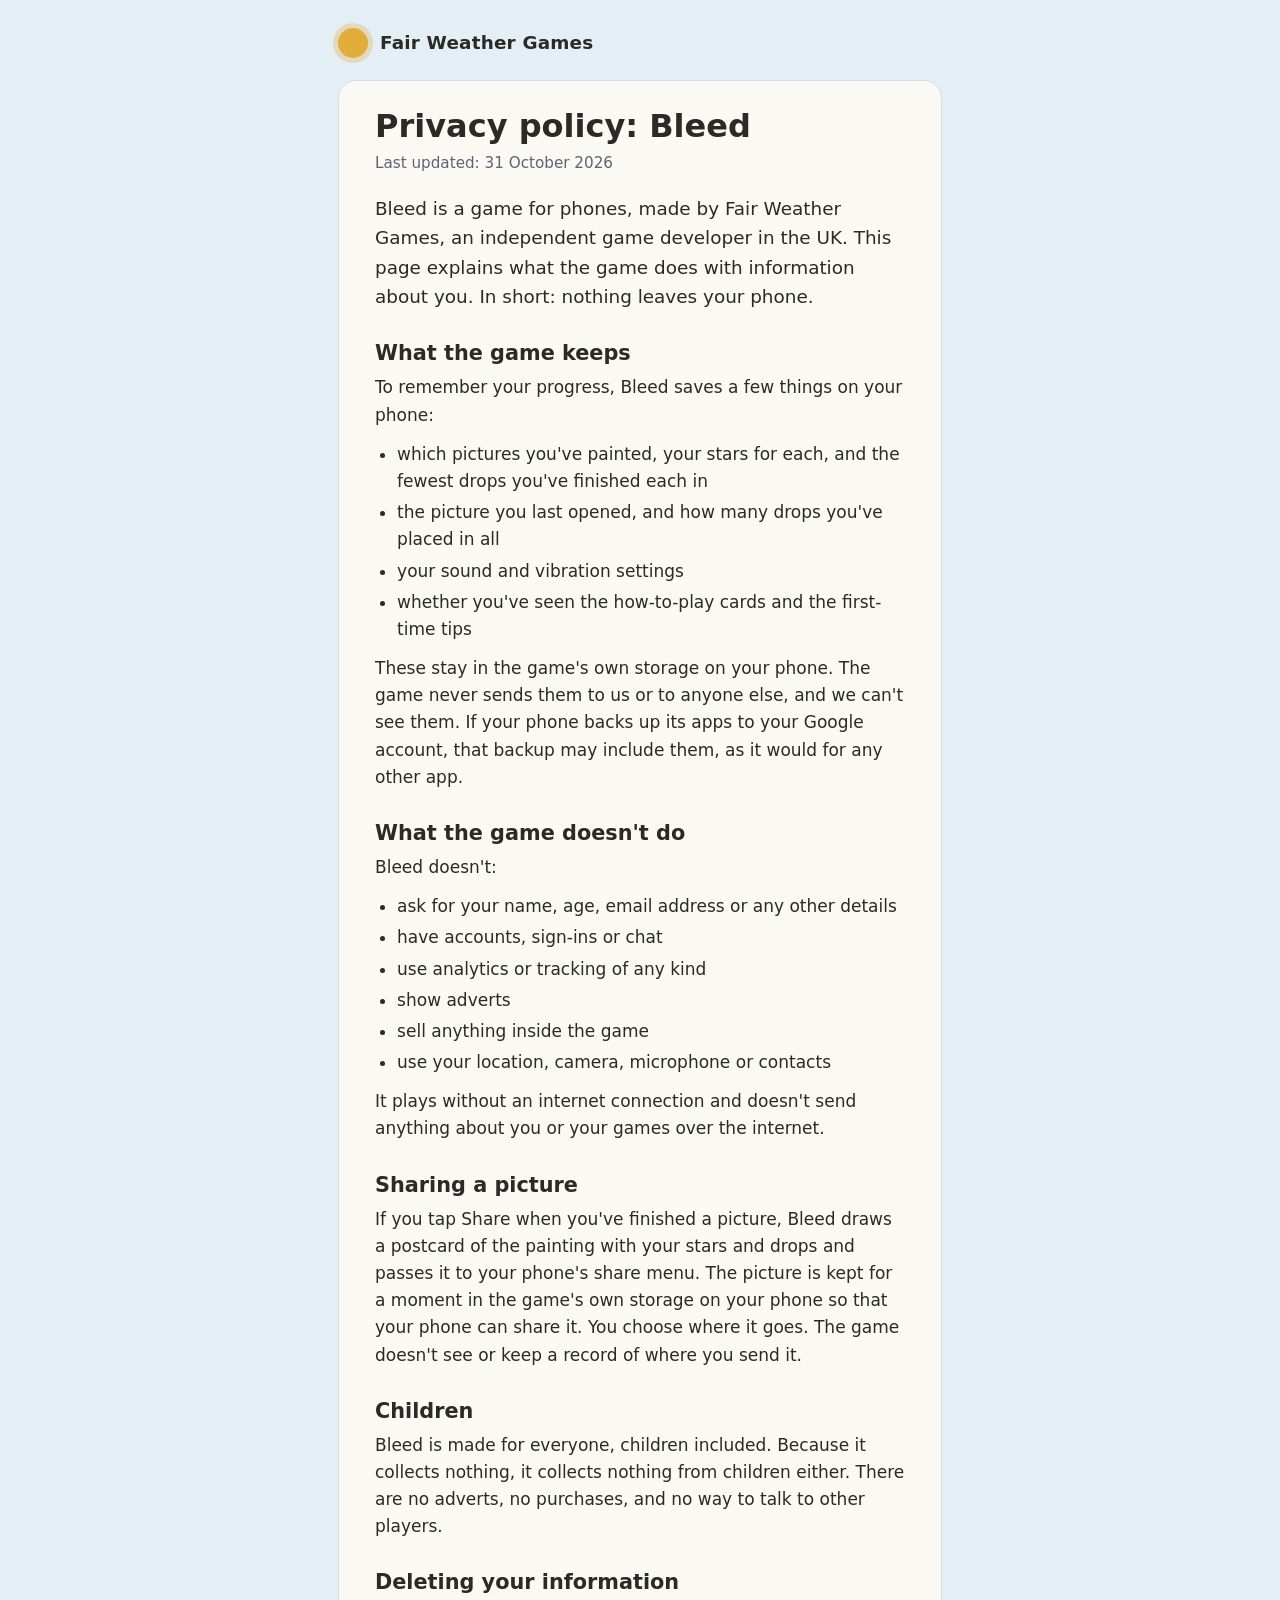
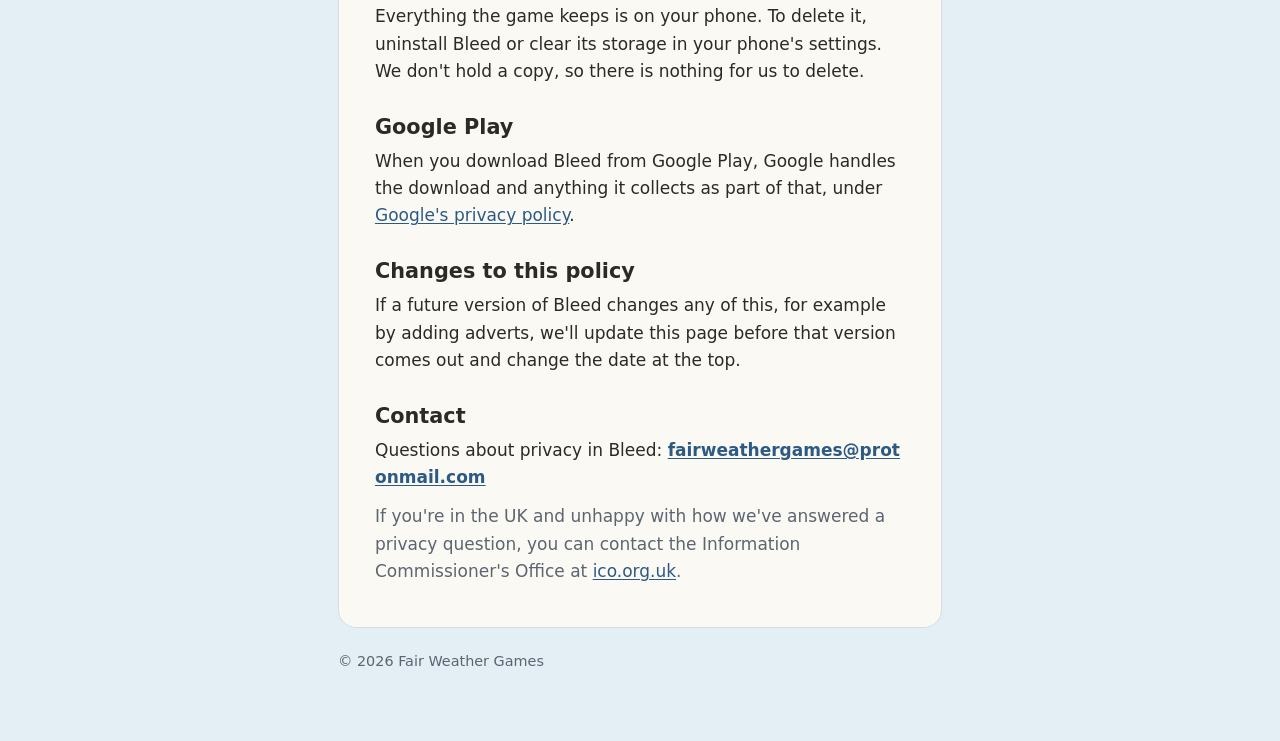
==== bleed/privacy/index.html @ 32d6b6cb "Add the Bleed privacy policy and the game to the home page Co-Authored-By: Claude Fable 5.1 <noreply" ====
<!doctype html>
<html lang="en-GB">
<head>
  <meta charset="utf-8">
  <meta name="viewport" content="width=device-width, initial-scale=1, viewport-fit=cover">
  <title>Privacy policy: Bleed</title>
  <meta name="description" content="Privacy policy for Bleed, a game by Fair Weather Games. Nothing leaves your phone.">
  <link rel="stylesheet" href="../../style.css">
</head>
<body>
  <div class="wrap">
    <header class="studio">
      <a href="../../"><span class="sun" aria-hidden="true"></span></a>
      <a class="studio-name" href="../../">Fair Weather Games</a>
    </header>

    <main>
      <h1>Privacy policy: Bleed</h1>
      <p class="updated">Last updated: 31 October 2026</p>

      <p class="lead">Bleed is a game for phones, made by Fair Weather Games, an independent game developer in the UK. This page explains what the game does with information about you. In short: nothing leaves your phone.</p>

      <h2>What the game keeps</h2>
      <p>To remember your progress, Bleed saves a few things on your phone:</p>
      <ul>
        <li>which pictures you've painted, your stars for each, and the fewest drops you've finished each in</li>
        <li>the picture you last opened, and how many drops you've placed in all</li>
        <li>your sound and vibration settings</li>
        <li>whether you've seen the how-to-play cards and the first-time tips</li>
      </ul>
      <p>These stay in the game's own storage on your phone. The game never sends them to us or to anyone else, and we can't see them. If your phone backs up its apps to your Google account, that backup may include them, as it would for any other app.</p>

      <h2>What the game doesn't do</h2>
      <p>Bleed doesn't:</p>
      <ul>
        <li>ask for your name, age, email address or any other details</li>
        <li>have accounts, sign-ins or chat</li>
        <li>use analytics or tracking of any kind</li>
        <li>show adverts</li>
        <li>sell anything inside the game</li>
        <li>use your location, camera, microphone or contacts</li>
      </ul>
      <p>It plays without an internet connection and doesn't send anything about you or your games over the internet.</p>

      <h2>Sharing a picture</h2>
      <p>If you tap Share when you've finished a picture, Bleed draws a postcard of the painting with your stars and drops and passes it to your phone's share menu. The picture is kept for a moment in the game's own storage on your phone so that your phone can share it. You choose where it goes. The game doesn't see or keep a record of where you send it.</p>

      <h2>Children</h2>
      <p>Bleed is made for everyone, children included. Because it collects nothing, it collects nothing from children either. There are no adverts, no purchases, and no way to talk to other players.</p>

      <h2>Deleting your information</h2>
      <p>Everything the game keeps is on your phone. To delete it, uninstall Bleed or clear its storage in your phone's settings. We don't hold a copy, so there is nothing for us to delete.</p>

      <h2>Google Play</h2>
      <p>When you download Bleed from Google Play, Google handles the download and anything it collects as part of that, under <a href="https://policies.google.com/privacy">Google's privacy policy</a>.</p>

      <h2>Changes to this policy</h2>
      <p>If a future version of Bleed changes any of this, for example by adding adverts, we'll update this page before that version comes out and change the date at the top.</p>

      <h2>Contact</h2>
      <p>Questions about privacy in Bleed: <a class="email" href="mailto:fairweathergames@protonmail.com">fairweathergames@protonmail.com</a></p>
      <p class="muted">If you're in the UK and unhappy with how we've answered a privacy question, you can contact the Information Commissioner's Office at <a href="https://ico.org.uk">ico.org.uk</a>.</p>
    </main>

    <footer>
      <p>&copy; 2026 Fair Weather Games</p>
    </footer>
  </div>
</body>
</html>
---- style.css ----
/* Fair Weather Games: one quiet stylesheet for the studio pages. No web
   fonts, scripts or anything loaded from elsewhere, so visiting the site
   tells nobody anything. Layout: a single readable column on a pale sky. */
:root {
  --sky: #e4eef5;
  --page: #fbf9f4;
  --ink: #2b2a26;
  --muted: #5c6570;
  --line: #d5dde3;
  --sun: #e2ad3b;
  --link: #2c5a85;
  --round: ui-rounded, "SF Pro Rounded", "Varela Round", "Nunito", "Arial Rounded MT Bold", system-ui, sans-serif;
  --text: system-ui, -apple-system, "Segoe UI", Roboto, "Helvetica Neue", Arial, sans-serif;
  color-scheme: light;
}
@media (prefers-color-scheme: dark) {
  :root {
    --sky: #17212b;
    --page: #1e2833;
    --ink: #eef1f3;
    --muted: #a9b4be;
    --line: #34414d;
    --sun: #e9b949;
    --link: #8cc0ef;
    color-scheme: dark;
  }
}
* { box-sizing: border-box; }
html { background: var(--sky); }
body {
  margin: 0;
  background: var(--sky);
  color: var(--ink);
  font-family: var(--text);
  font-size: 1.0625rem;
  line-height: 1.6;
}
.wrap {
  max-width: 40rem;
  margin: 0 auto;
  padding-left: max(18px, env(safe-area-inset-left, 0px));
  padding-right: max(18px, env(safe-area-inset-right, 0px));
  padding-block: 28px 56px;
}
header.studio {
  display: flex;
  align-items: center;
  gap: 12px;
  margin-bottom: 22px;
}
header.studio a { color: inherit; text-decoration: none; }
.sun {
  display: block;
  flex: none;
  width: 30px;
  height: 30px;
  border-radius: 50%;
  background: var(--sun);
  box-shadow: 0 0 0 5px color-mix(in srgb, var(--sun) 30%, transparent);
}
.studio-name { font-family: var(--round); font-weight: 700; font-size: 1.15rem; letter-spacing: 0.01em; }
main {
  background: var(--page);
  border: 1px solid var(--line);
  border-radius: 18px;
  padding: 26px clamp(18px, 5vw, 36px) 30px;
}
h1, h2, h3 { font-family: var(--round); line-height: 1.2; text-wrap: balance; }
h1 { font-size: 2rem; margin: 0 0 6px; }
h2 { font-size: 1.3rem; margin: 30px 0 8px; }
.game h2 { margin-top: 0; }
p, ul { margin: 0 0 12px; }
ul { padding-left: 1.3em; }
li { margin-bottom: 4px; }
a { color: var(--link); text-underline-offset: 2px; }
a:focus-visible { outline: 3px solid var(--sun); outline-offset: 2px; border-radius: 3px; }
.updated { color: var(--muted); font-size: 0.95rem; margin-bottom: 18px; }
.lead { font-size: 1.15rem; }
.muted { color: var(--muted); }
.game {
  border-top: 1px solid var(--line);
  margin-top: 24px;
  padding-top: 22px;
}
.game img { display: block; width: 100%; max-width: 100%; height: auto; margin-bottom: 14px; }
.links { display: flex; flex-wrap: wrap; gap: 8px 18px; padding: 0; list-style: none; }
.email { font-weight: 600; word-break: break-all; }
footer { margin-top: 22px; color: var(--muted); font-size: 0.9rem; }
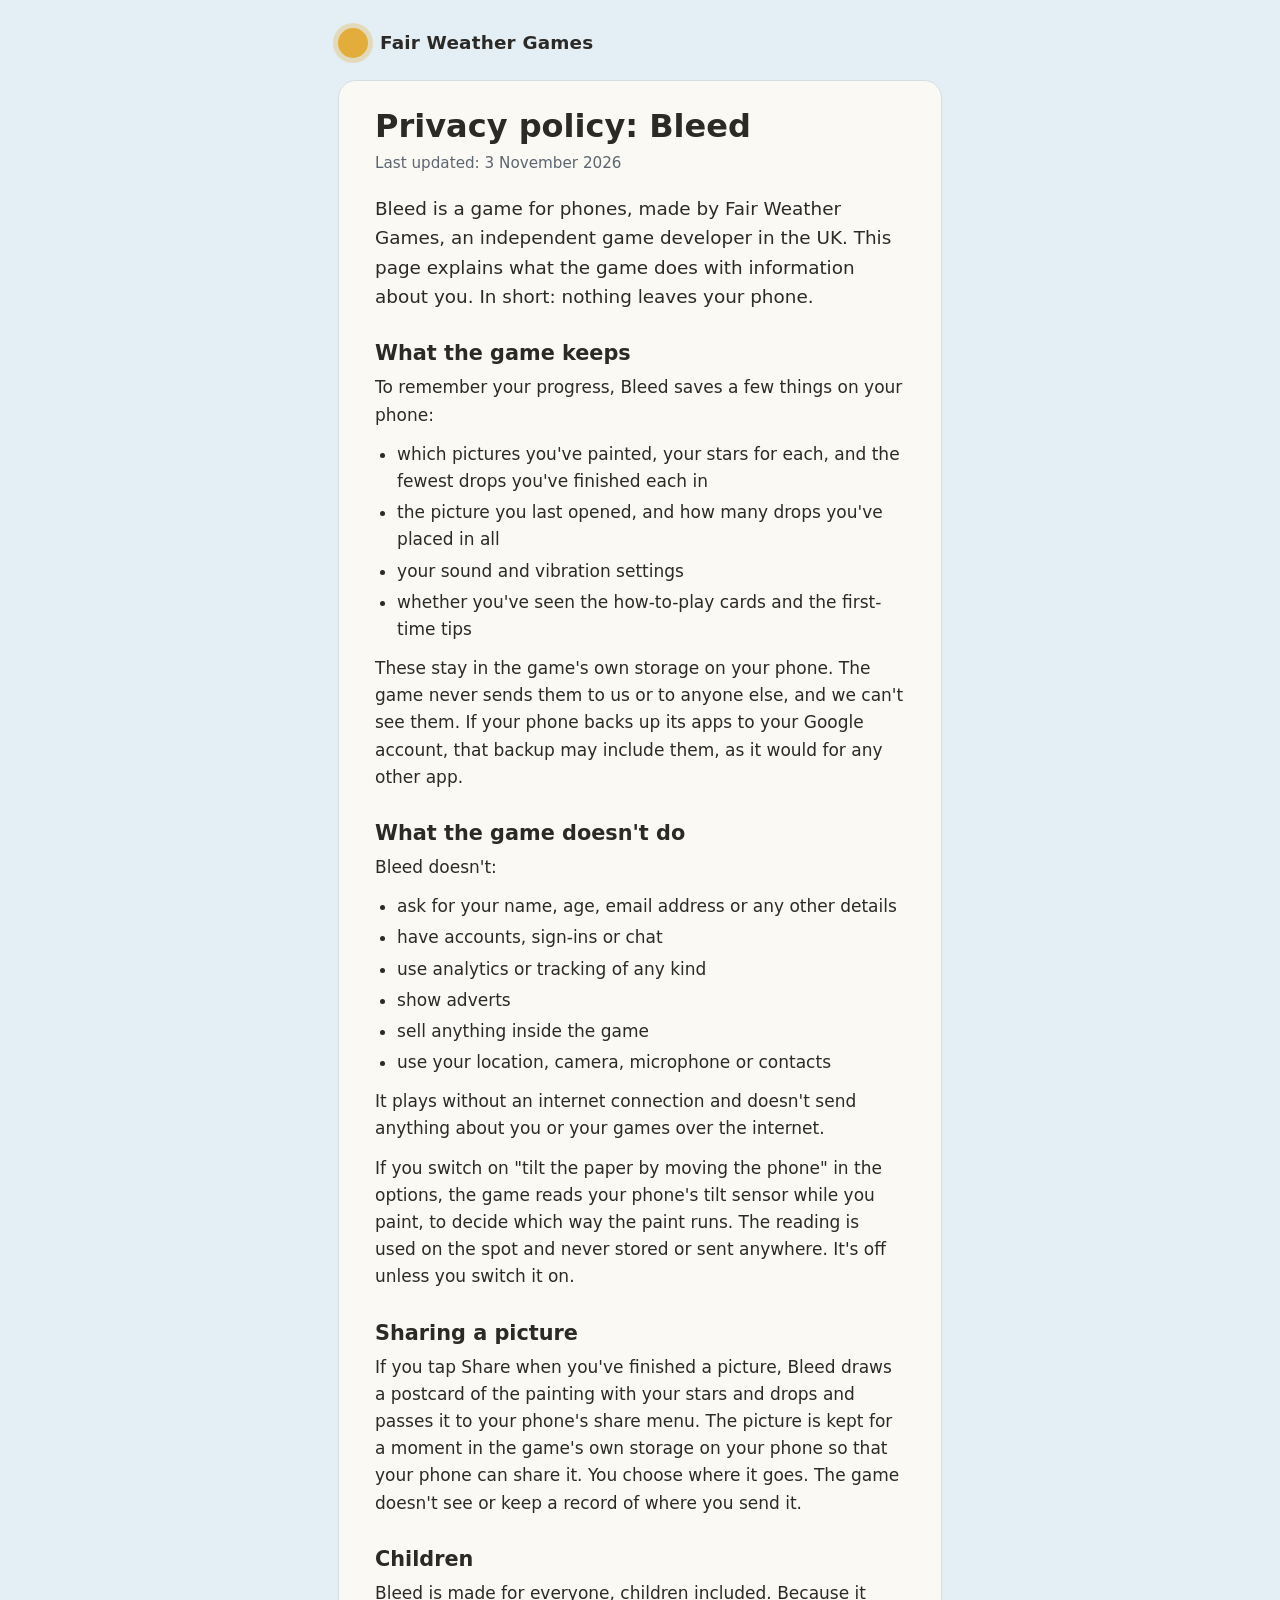
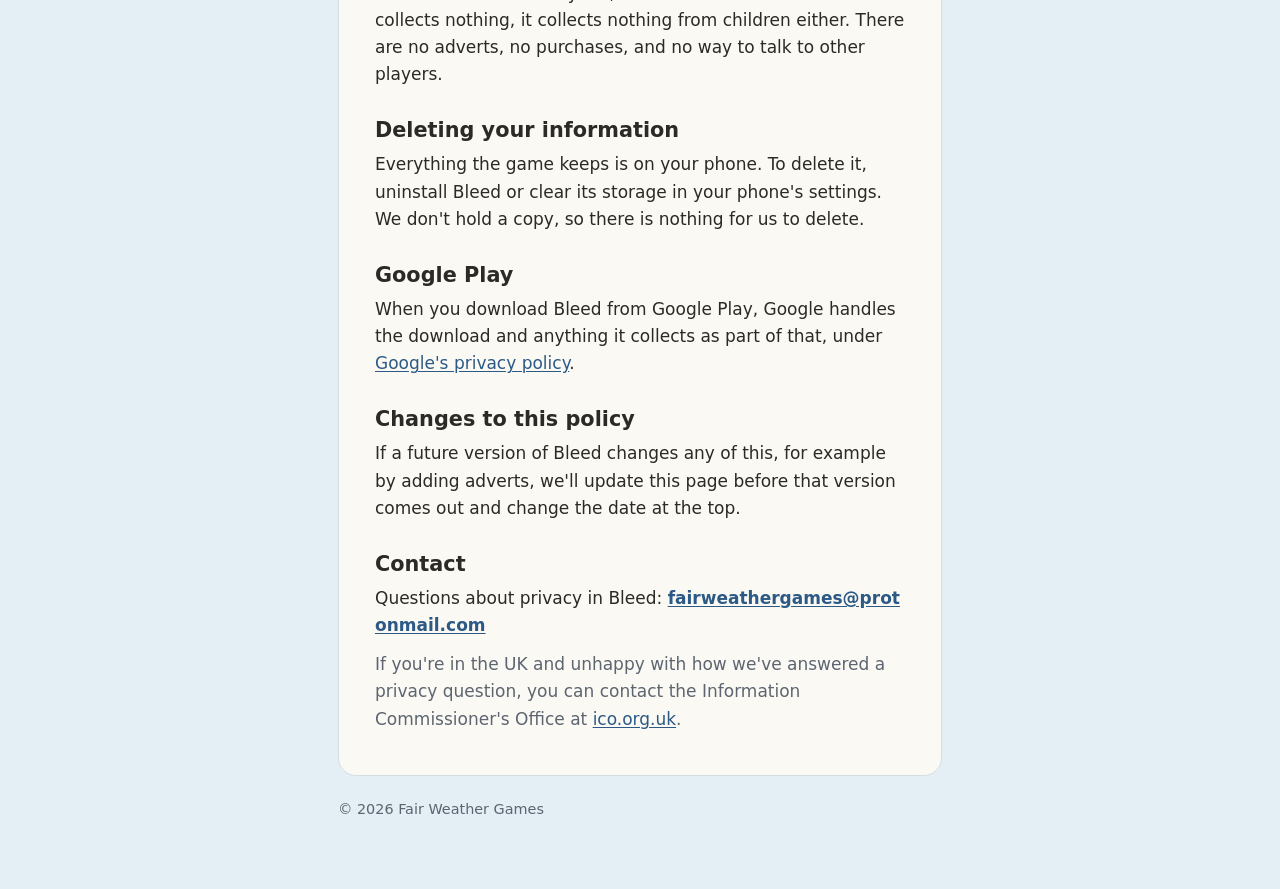
==== commit 66a5792d: "Fair Weather Games website" ====
--- a/bleed/privacy/index.html
+++ b/bleed/privacy/index.html
@@ -16,7 +16,7 @@
 
     <main>
       <h1>Privacy policy: Bleed</h1>
-      <p class="updated">Last updated: 31 October 2026</p>
+      <p class="updated">Last updated: 3 November 2026</p>
 
       <p class="lead">Bleed is a game for phones, made by Fair Weather Games, an independent game developer in the UK. This page explains what the game does with information about you. In short: nothing leaves your phone.</p>
 
@@ -41,6 +41,7 @@
         <li>use your location, camera, microphone or contacts</li>
       </ul>
       <p>It plays without an internet connection and doesn't send anything about you or your games over the internet.</p>
+      <p>If you switch on "tilt the paper by moving the phone" in the options, the game reads your phone's tilt sensor while you paint, to decide which way the paint runs. The reading is used on the spot and never stored or sent anywhere. It's off unless you switch it on.</p>
 
       <h2>Sharing a picture</h2>
       <p>If you tap Share when you've finished a picture, Bleed draws a postcard of the painting with your stars and drops and passes it to your phone's share menu. The picture is kept for a moment in the game's own storage on your phone so that your phone can share it. You choose where it goes. The game doesn't see or keep a record of where you send it.</p>
